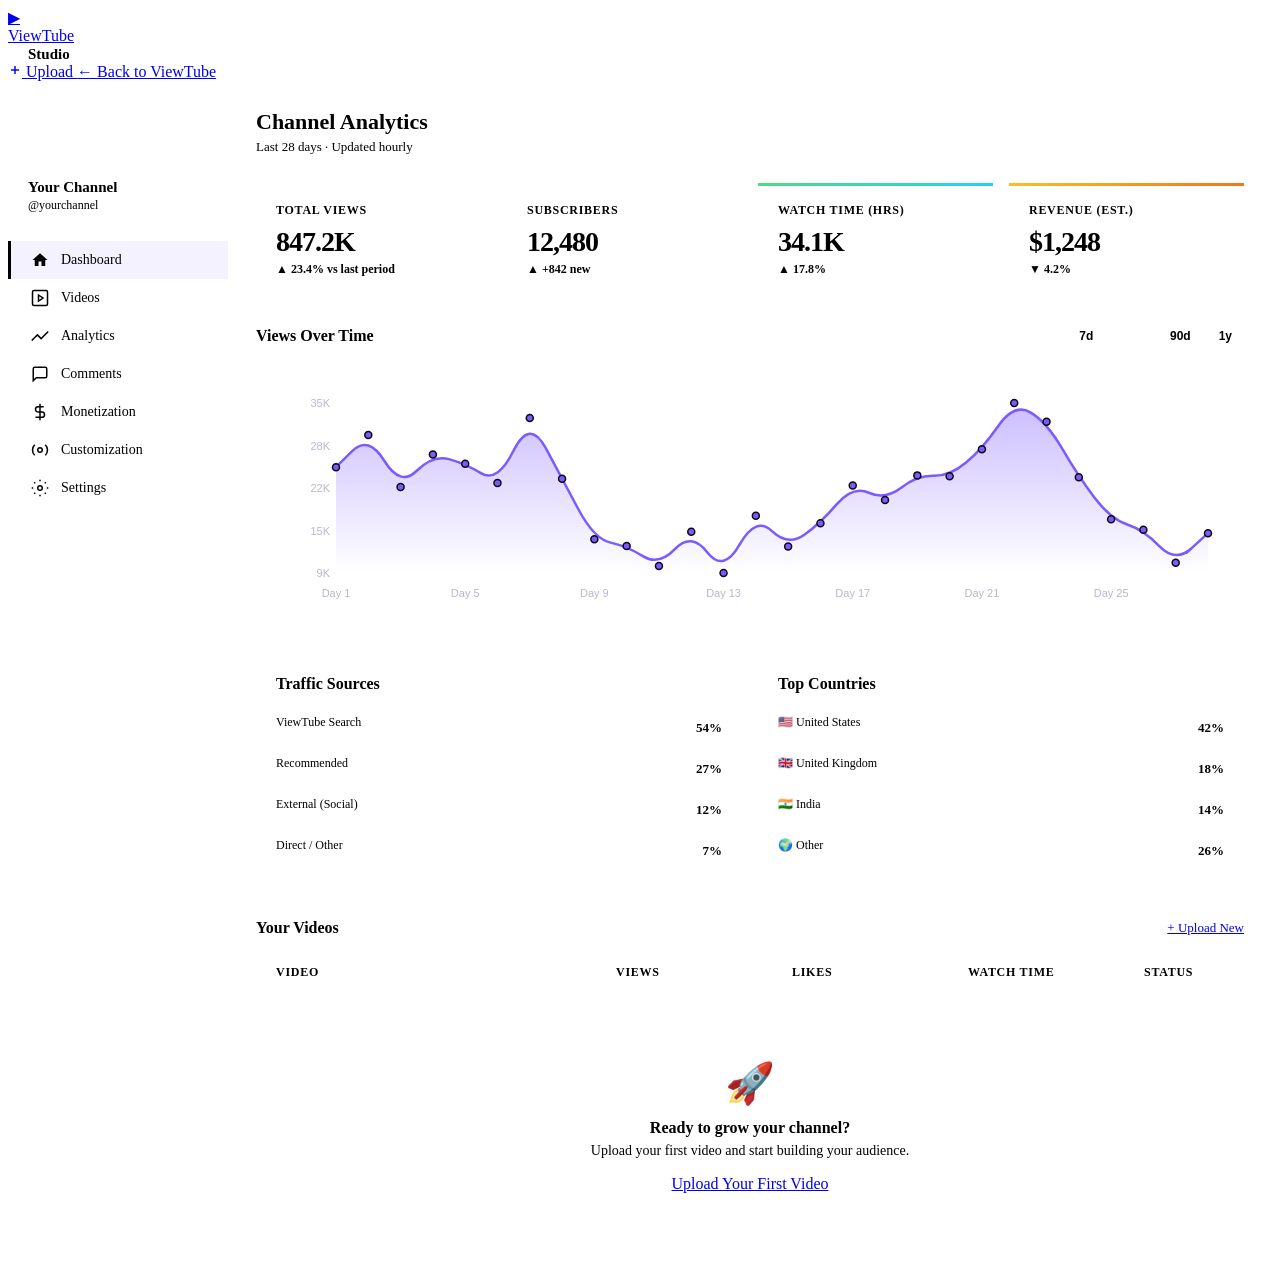
==== studio.html @ 1f261cf2 "Add files via upload" ====
<!DOCTYPE html>
<html lang="en">
<head>
  <meta charset="UTF-8">
  <meta name="viewport" content="width=device-width, initial-scale=1.0">
  <title>ViewTube Studio</title>
  <link rel="stylesheet" href="css/main.css">
  <style>
    .studio-layout {
      display: grid;
      grid-template-columns: 220px 1fr;
      min-height: calc(100vh - var(--header-height));
    }

    /* Studio Sidebar */
    .studio-sidebar {
      background: var(--bg-secondary);
      border-right: 1px solid var(--border-subtle);
      padding: 20px 0;
      position: sticky;
      top: var(--header-height);
      height: calc(100vh - var(--header-height));
      overflow-y: auto;
    }

    .studio-channel-info {
      padding: 16px 20px 20px;
      border-bottom: 1px solid var(--border-subtle);
      margin-bottom: 8px;
    }

    .studio-channel-avatar {
      width: 52px; height: 52px;
      border-radius: 50%;
      background: linear-gradient(135deg, var(--accent), var(--accent-2));
      display: flex; align-items: center; justify-content: center;
      font-size: 22px;
      font-weight: 800;
      color: white;
      margin-bottom: 10px;
    }

    .studio-channel-name { font-size: 15px; font-weight: 700; }
    .studio-channel-handle { font-size: 12px; color: var(--text-muted); margin-top: 2px; }

    .studio-nav-item {
      display: flex;
      align-items: center;
      gap: 12px;
      padding: 10px 20px;
      color: var(--text-secondary);
      font-size: 14px;
      font-weight: 500;
      cursor: pointer;
      transition: all var(--transition);
      text-decoration: none;
      border-left: 3px solid transparent;
    }
    .studio-nav-item:hover { color: var(--text-primary); background: var(--bg-hover); }
    .studio-nav-item.active { color: var(--accent); background: rgba(124,90,255,0.08); border-left-color: var(--accent); }

    /* Studio Content */
    .studio-content { padding: 28px; overflow-y: auto; }

    /* Stats Cards */
    .stats-grid {
      display: grid;
      grid-template-columns: repeat(4, 1fr);
      gap: 16px;
      margin-bottom: 28px;
    }

    .stat-card {
      background: var(--bg-card);
      border: 1px solid var(--border);
      border-radius: var(--radius);
      padding: 20px;
      position: relative;
      overflow: hidden;
      transition: border-color var(--transition);
    }
    .stat-card:hover { border-color: var(--accent); }
    .stat-card::before {
      content: '';
      position: absolute;
      top: 0; left: 0; right: 0;
      height: 3px;
    }
    .stat-card.views::before { background: linear-gradient(90deg, var(--accent), #5ab4ff); }
    .stat-card.subs::before { background: linear-gradient(90deg, var(--accent-2), #fbbf24); }
    .stat-card.likes::before { background: linear-gradient(90deg, #4ade80, #22d3ee); }
    .stat-card.revenue::before { background: linear-gradient(90deg, #fbbf24, #f97316); }

    .stat-label { font-size: 12px; color: var(--text-muted); text-transform: uppercase; letter-spacing: 0.06em; font-weight: 700; margin-bottom: 8px; }
    .stat-value { font-size: 28px; font-weight: 800; letter-spacing: -1px; margin-bottom: 4px; }
    .stat-change {
      font-size: 12px;
      font-weight: 700;
      display: flex;
      align-items: center;
      gap: 3px;
    }
    .stat-change.up { color: var(--success); }
    .stat-change.down { color: var(--danger); }

    /* Chart Area */
    .chart-section { margin-bottom: 28px; }
    .section-header {
      display: flex;
      align-items: center;
      justify-content: space-between;
      margin-bottom: 16px;
    }
    .section-title-sm { font-size: 16px; font-weight: 700; }

    .chart-timeframe {
      display: flex;
      gap: 4px;
    }
    .time-btn {
      padding: 4px 12px;
      border-radius: 6px;
      font-size: 12px;
      font-weight: 700;
      cursor: pointer;
      border: 1px solid var(--border);
      background: transparent;
      color: var(--text-muted);
      transition: all var(--transition);
      font-family: 'Outfit', sans-serif;
    }
    .time-btn:hover { border-color: var(--accent); color: var(--accent); }
    .time-btn.active { background: var(--accent); color: white; border-color: var(--accent); }

    /* SVG Chart */
    .chart-wrap {
      background: var(--bg-card);
      border: 1px solid var(--border);
      border-radius: var(--radius);
      padding: 20px;
    }

    .chart-svg { width: 100%; height: 200px; }

    .chart-tooltip {
      position: absolute;
      background: var(--bg-secondary);
      border: 1px solid var(--border);
      border-radius: var(--radius-sm);
      padding: 8px 12px;
      font-size: 12px;
      pointer-events: none;
      display: none;
      z-index: 100;
      box-shadow: var(--shadow);
    }

    /* Videos Table */
    .videos-table-wrap {
      background: var(--bg-card);
      border: 1px solid var(--border);
      border-radius: var(--radius);
      overflow: hidden;
    }

    .table-header {
      display: grid;
      grid-template-columns: 2fr 1fr 1fr 1fr 80px;
      gap: 12px;
      padding: 12px 20px;
      background: var(--bg-hover);
      border-bottom: 1px solid var(--border);
      font-size: 12px;
      font-weight: 700;
      text-transform: uppercase;
      letter-spacing: 0.06em;
      color: var(--text-muted);
    }

    .table-row {
      display: grid;
      grid-template-columns: 2fr 1fr 1fr 1fr 80px;
      gap: 12px;
      padding: 14px 20px;
      border-bottom: 1px solid var(--border-subtle);
      align-items: center;
      transition: background var(--transition);
      cursor: pointer;
    }
    .table-row:hover { background: var(--bg-hover); }
    .table-row:last-child { border-bottom: none; }

    .table-video {
      display: flex;
      align-items: center;
      gap: 10px;
      min-width: 0;
    }
    .table-thumb {
      width: 72px;
      aspect-ratio: 16/9;
      border-radius: 4px;
      overflow: hidden;
      flex-shrink: 0;
      background: var(--bg-hover);
    }
    .table-thumb img { width: 100%; height: 100%; object-fit: cover; }
    .table-vid-title {
      font-size: 13px;
      font-weight: 600;
      overflow: hidden;
      text-overflow: ellipsis;
      white-space: nowrap;
    }
    .table-vid-date { font-size: 11px; color: var(--text-muted); margin-top: 2px; }

    .table-val { font-size: 14px; font-weight: 600; }
    .table-sub { font-size: 11px; color: var(--text-muted); }

    .status-badge {
      display: inline-flex;
      align-items: center;
      padding: 3px 10px;
      border-radius: 10px;
      font-size: 11px;
      font-weight: 700;
    }
    .status-public { background: rgba(74,222,128,0.15); color: var(--success); }
    .status-private { background: rgba(248,113,113,0.15); color: var(--danger); }
    .status-draft { background: rgba(251,191,36,0.15); color: var(--warning); }

    /* Top Sources */
    .sources-grid {
      display: grid;
      grid-template-columns: 1fr 1fr;
      gap: 16px;
      margin-bottom: 28px;
    }

    .source-card {
      background: var(--bg-card);
      border: 1px solid var(--border);
      border-radius: var(--radius);
      padding: 20px;
    }

    .source-item {
      display: flex;
      align-items: center;
      gap: 10px;
      padding: 8px 0;
      border-bottom: 1px solid var(--border-subtle);
    }
    .source-item:last-child { border-bottom: none; }

    .source-bar-wrap { flex: 1; }
    .source-label { font-size: 12px; color: var(--text-secondary); margin-bottom: 4px; }
    .source-bar {
      height: 6px;
      background: var(--bg-hover);
      border-radius: 3px;
      overflow: hidden;
    }
    .source-bar-fill {
      height: 100%;
      background: linear-gradient(90deg, var(--accent), var(--accent-2));
      border-radius: 3px;
    }
    .source-pct { font-size: 13px; font-weight: 700; color: var(--accent); min-width: 40px; text-align: right; }

    @media (max-width: 1100px) {
      .stats-grid { grid-template-columns: repeat(2, 1fr); }
      .sources-grid { grid-template-columns: 1fr; }
    }

    @media (max-width: 768px) {
      .studio-layout { grid-template-columns: 1fr; }
      .studio-sidebar { display: none; }
      .stats-grid { grid-template-columns: repeat(2, 1fr); }
      .table-header, .table-row { grid-template-columns: 1fr 1fr 80px; }
      .table-header > *:nth-child(3), .table-row > *:nth-child(3),
      .table-header > *:nth-child(4), .table-row > *:nth-child(4) { display: none; }
    }
  </style>
</head>
<body>

<!-- Header -->
<header class="header">
  <a class="header-logo" href="index.html">
    <div class="logo-icon">▶</div>
    <span class="logo-text">View<span>Tube</span></span>
  </a>
  <div style="flex:1;padding:0 20px;">
    <span style="font-size:15px;font-weight:800;color:var(--text-secondary);">Studio</span>
  </div>
  <div class="header-actions">
    <a href="upload.html" class="btn btn-primary">
      <svg width="14" height="14" viewBox="0 0 24 24" fill="none" stroke="currentColor" stroke-width="2.5"><line x1="12" y1="5" x2="12" y2="19"/><line x1="5" y1="12" x2="19" y2="12"/></svg>
      Upload
    </a>
    <a href="index.html" class="btn btn-secondary">← Back to ViewTube</a>
  </div>
</header>

<div class="studio-layout" style="margin-top: var(--header-height);">
  <!-- Studio Sidebar -->
  <div class="studio-sidebar">
    <div class="studio-channel-info">
      <div class="studio-channel-avatar">V</div>
      <div class="studio-channel-name">Your Channel</div>
      <div class="studio-channel-handle">@yourchannel</div>
    </div>

    <a class="studio-nav-item active" href="studio.html">
      <svg width="18" height="18" viewBox="0 0 24 24" fill="currentColor"><path d="M10 20v-6h4v6h5v-8h3L12 3 2 12h3v8z"/></svg>
      Dashboard
    </a>
    <a class="studio-nav-item" href="#" onclick="showToast('Videos tab coming soon!','info');return false;">
      <svg width="18" height="18" viewBox="0 0 24 24" fill="none" stroke="currentColor" stroke-width="2"><rect x="2" y="2" width="20" height="20" rx="2"/><polygon points="10,8 16,12 10,16"/></svg>
      Videos
    </a>
    <a class="studio-nav-item" href="#" onclick="showToast('Analytics tab','info');return false;">
      <svg width="18" height="18" viewBox="0 0 24 24" fill="none" stroke="currentColor" stroke-width="2"><polyline points="23 6 13.5 15.5 8.5 10.5 1 18"/></svg>
      Analytics
    </a>
    <a class="studio-nav-item" href="#" onclick="showToast('Comments tab coming soon!','info');return false;">
      <svg width="18" height="18" viewBox="0 0 24 24" fill="none" stroke="currentColor" stroke-width="2"><path d="M21 15a2 2 0 0 1-2 2H7l-4 4V5a2 2 0 0 1 2-2h14a2 2 0 0 1 2 2z"/></svg>
      Comments
    </a>
    <a class="studio-nav-item" href="#" onclick="showToast('Monetization tab coming soon!','info');return false;">
      <svg width="18" height="18" viewBox="0 0 24 24" fill="none" stroke="currentColor" stroke-width="2"><line x1="12" y1="1" x2="12" y2="23"/><path d="M17 5H9.5a3.5 3.5 0 0 0 0 7h5a3.5 3.5 0 0 1 0 7H6"/></svg>
      Monetization
    </a>
    <a class="studio-nav-item" href="#" onclick="showToast('Customization tab coming soon!','info');return false;">
      <svg width="18" height="18" viewBox="0 0 24 24" fill="none" stroke="currentColor" stroke-width="2"><circle cx="12" cy="12" r="3"/><path d="M19.07 4.93a10 10 0 0 1 0 14.14"/><path d="M4.93 4.93a10 10 0 0 0 0 14.14"/></svg>
      Customization
    </a>
    <a class="studio-nav-item" href="#" onclick="showToast('Settings tab coming soon!','info');return false;">
      <svg width="18" height="18" viewBox="0 0 24 24" fill="none" stroke="currentColor" stroke-width="2"><circle cx="12" cy="12" r="3"/><path d="M12 1v2M12 21v2M4.22 4.22l1.42 1.42M18.36 18.36l1.42 1.42M1 12h2M21 12h2M4.22 19.78l1.42-1.42M18.36 5.64l1.42-1.42"/></svg>
      Settings
    </a>
  </div>

  <!-- Studio Content -->
  <div class="studio-content">
    <div style="margin-bottom:28px;">
      <div style="font-size:22px;font-weight:800;margin-bottom:4px;">Channel Analytics</div>
      <div style="color:var(--text-muted);font-size:13px;">Last 28 days · Updated hourly</div>
    </div>

    <!-- Stats Cards -->
    <div class="stats-grid">
      <div class="stat-card views">
        <div class="stat-label">Total Views</div>
        <div class="stat-value">847.2K</div>
        <div class="stat-change up">▲ 23.4% vs last period</div>
      </div>
      <div class="stat-card subs">
        <div class="stat-label">Subscribers</div>
        <div class="stat-value">12,480</div>
        <div class="stat-change up">▲ +842 new</div>
      </div>
      <div class="stat-card likes">
        <div class="stat-label">Watch Time (hrs)</div>
        <div class="stat-value">34.1K</div>
        <div class="stat-change up">▲ 17.8%</div>
      </div>
      <div class="stat-card revenue">
        <div class="stat-label">Revenue (est.)</div>
        <div class="stat-value">$1,248</div>
        <div class="stat-change down">▼ 4.2%</div>
      </div>
    </div>

    <!-- Views Chart -->
    <div class="chart-section">
      <div class="section-header">
        <div class="section-title-sm">Views Over Time</div>
        <div class="chart-timeframe">
          <button class="time-btn" onclick="setTimeframe(this,'7d')">7d</button>
          <button class="time-btn active" onclick="setTimeframe(this,'28d')">28d</button>
          <button class="time-btn" onclick="setTimeframe(this,'90d')">90d</button>
          <button class="time-btn" onclick="setTimeframe(this,'1y')">1y</button>
        </div>
      </div>
      <div class="chart-wrap" style="position:relative;">
        <canvas id="views-chart" style="width:100%;height:220px;"></canvas>
        <div class="chart-tooltip" id="chart-tooltip"></div>
      </div>
    </div>

    <!-- Traffic Sources + Geography -->
    <div class="sources-grid">
      <div class="source-card">
        <div class="section-title-sm" style="margin-bottom:14px;">Traffic Sources</div>
        <div class="source-item">
          <div class="source-bar-wrap">
            <div class="source-label">ViewTube Search</div>
            <div class="source-bar"><div class="source-bar-fill" style="width:54%"></div></div>
          </div>
          <div class="source-pct">54%</div>
        </div>
        <div class="source-item">
          <div class="source-bar-wrap">
            <div class="source-label">Recommended</div>
            <div class="source-bar"><div class="source-bar-fill" style="width:27%"></div></div>
          </div>
          <div class="source-pct">27%</div>
        </div>
        <div class="source-item">
          <div class="source-bar-wrap">
            <div class="source-label">External (Social)</div>
            <div class="source-bar"><div class="source-bar-fill" style="width:12%"></div></div>
          </div>
          <div class="source-pct">12%</div>
        </div>
        <div class="source-item">
          <div class="source-bar-wrap">
            <div class="source-label">Direct / Other</div>
            <div class="source-bar"><div class="source-bar-fill" style="width:7%"></div></div>
          </div>
          <div class="source-pct">7%</div>
        </div>
      </div>

      <div class="source-card">
        <div class="section-title-sm" style="margin-bottom:14px;">Top Countries</div>
        <div class="source-item">
          <div class="source-bar-wrap">
            <div class="source-label">🇺🇸 United States</div>
            <div class="source-bar"><div class="source-bar-fill" style="width:42%"></div></div>
          </div>
          <div class="source-pct">42%</div>
        </div>
        <div class="source-item">
          <div class="source-bar-wrap">
            <div class="source-label">🇬🇧 United Kingdom</div>
            <div class="source-bar"><div class="source-bar-fill" style="width:18%"></div></div>
          </div>
          <div class="source-pct">18%</div>
        </div>
        <div class="source-item">
          <div class="source-bar-wrap">
            <div class="source-label">🇮🇳 India</div>
            <div class="source-bar"><div class="source-bar-fill" style="width:14%"></div></div>
          </div>
          <div class="source-pct">14%</div>
        </div>
        <div class="source-item">
          <div class="source-bar-wrap">
            <div class="source-label">🌍 Other</div>
            <div class="source-bar"><div class="source-bar-fill" style="width:26%"></div></div>
          </div>
          <div class="source-pct">26%</div>
        </div>
      </div>
    </div>

    <!-- Videos Table -->
    <div class="section-header">
      <div class="section-title-sm">Your Videos</div>
      <a href="upload.html" class="btn btn-primary" style="font-size:13px;">+ Upload New</a>
    </div>

    <div class="videos-table-wrap">
      <div class="table-header">
        <span>Video</span>
        <span>Views</span>
        <span>Likes</span>
        <span>Watch Time</span>
        <span>Status</span>
      </div>
      <div id="videos-table"></div>
    </div>

    <!-- Empty state for new creators -->
    <div style="margin-top:28px;text-align:center;padding:40px;background:var(--bg-card);border:1px dashed var(--border);border-radius:var(--radius);">
      <div style="font-size:40px;margin-bottom:12px;">🚀</div>
      <div style="font-size:16px;font-weight:700;margin-bottom:6px;">Ready to grow your channel?</div>
      <div style="font-size:14px;color:var(--text-muted);margin-bottom:16px;">Upload your first video and start building your audience.</div>
      <a href="upload.html" class="btn btn-primary">Upload Your First Video</a>
    </div>
  </div>
</div>

<div class="toast" id="global-toast"></div>

<script src="js/viewtube.js"></script>
<script>
  // --- Chart ---
  function drawChart(period) {
    const canvas = document.getElementById('views-chart');
    const ctx = canvas.getContext('2d');
    const W = canvas.offsetWidth;
    const H = 220;
    canvas.width = W * devicePixelRatio;
    canvas.height = H * devicePixelRatio;
    ctx.scale(devicePixelRatio, devicePixelRatio);

    // Generate fake data
    const points = period === '7d' ? 7 : period === '28d' ? 28 : period === '90d' ? 30 : 12;
    const data = Array.from({length: points}, (_, i) => {
      const base = 20000 + Math.sin(i * 0.4) * 10000;
      return Math.max(5000, base + (Math.random() - 0.5) * 15000);
    });

    const max = Math.max(...data);
    const min = Math.min(...data);
    const pad = { top: 20, right: 16, bottom: 30, left: 60 };
    const cW = W - pad.left - pad.right;
    const cH = H - pad.top - pad.bottom;

    const xScale = i => pad.left + (i / (data.length - 1)) * cW;
    const yScale = v => pad.top + cH - ((v - min) / (max - min || 1)) * cH;

    ctx.clearRect(0, 0, W, H);

    // Grid lines
    ctx.strokeStyle = 'rgba(255,255,255,0.05)';
    ctx.lineWidth = 1;
    for (let i = 0; i <= 4; i++) {
      const y = pad.top + (cH / 4) * i;
      ctx.beginPath(); ctx.moveTo(pad.left, y); ctx.lineTo(W - pad.right, y); ctx.stroke();
      // Y labels
      const val = max - (max - min) * (i / 4);
      ctx.fillStyle = 'rgba(152,152,184,0.7)';
      ctx.font = '11px Outfit, sans-serif';
      ctx.textAlign = 'right';
      ctx.fillText(formatK(val), pad.left - 6, y + 4);
    }

    // Gradient fill
    const gradient = ctx.createLinearGradient(0, pad.top, 0, pad.top + cH);
    gradient.addColorStop(0, 'rgba(124,90,255,0.4)');
    gradient.addColorStop(1, 'rgba(124,90,255,0)');

    // Area
    ctx.beginPath();
    ctx.moveTo(xScale(0), yScale(data[0]));
    for (let i = 1; i < data.length; i++) {
      const xc = (xScale(i - 1) + xScale(i)) / 2;
      const yc = (yScale(data[i - 1]) + yScale(data[i])) / 2;
      ctx.quadraticCurveTo(xScale(i - 1), yScale(data[i - 1]), xc, yc);
    }
    ctx.quadraticCurveTo(xScale(data.length - 2), yScale(data[data.length - 2]), xScale(data.length - 1), yScale(data[data.length - 1]));
    ctx.lineTo(xScale(data.length - 1), pad.top + cH);
    ctx.lineTo(xScale(0), pad.top + cH);
    ctx.closePath();
    ctx.fillStyle = gradient;
    ctx.fill();

    // Line
    ctx.beginPath();
    ctx.moveTo(xScale(0), yScale(data[0]));
    for (let i = 1; i < data.length; i++) {
      const xc = (xScale(i - 1) + xScale(i)) / 2;
      const yc = (yScale(data[i - 1]) + yScale(data[i])) / 2;
      ctx.quadraticCurveTo(xScale(i - 1), yScale(data[i - 1]), xc, yc);
    }
    ctx.quadraticCurveTo(xScale(data.length - 2), yScale(data[data.length - 2]), xScale(data.length - 1), yScale(data[data.length - 1]));
    ctx.strokeStyle = '#7c5aff';
    ctx.lineWidth = 2.5;
    ctx.stroke();

    // Dots
    data.forEach((v, i) => {
      ctx.beginPath();
      ctx.arc(xScale(i), yScale(v), 3.5, 0, Math.PI * 2);
      ctx.fillStyle = '#7c5aff';
      ctx.fill();
      ctx.strokeStyle = '#0a0a0f';
      ctx.lineWidth = 1.5;
      ctx.stroke();
    });

    // X labels
    ctx.fillStyle = 'rgba(152,152,184,0.7)';
    ctx.font = '11px Outfit, sans-serif';
    ctx.textAlign = 'center';
    const step = Math.max(1, Math.floor(data.length / 6));
    for (let i = 0; i < data.length; i += step) {
      ctx.fillText(`Day ${i + 1}`, xScale(i), H - 6);
    }
  }

  function formatK(n) {
    if (n >= 1000) return (n / 1000).toFixed(0) + 'K';
    return Math.round(n);
  }

  function setTimeframe(btn, period) {
    document.querySelectorAll('.time-btn').forEach(b => b.classList.remove('active'));
    btn.classList.add('active');
    drawChart(period);
  }

  // --- Videos Table ---
  async function loadVideosTable() {
    const videos = await loadJSON('videos.json');
    const channels = await loadJSON('channels.json');
    const table = document.getElementById('videos-table');
    
    videos.slice(0, 5).forEach(v => {
      const row = document.createElement('div');
      row.className = 'table-row';
      row.innerHTML = `
        <div class="table-video">
          <div class="table-thumb"><img src="${v.thumbnail}" alt="" loading="lazy"></div>
          <div>
            <div class="table-vid-title">${escapeHTML(v.title)}</div>
            <div class="table-vid-date">${v.uploadedAgo}</div>
          </div>
        </div>
        <div>
          <div class="table-val">${formatViews(v.views)}</div>
          <div class="table-sub">views</div>
        </div>
        <div>
          <div class="table-val">${formatViews(v.likes)}</div>
          <div class="table-sub">likes</div>
        </div>
        <div>
          <div class="table-val">${Math.floor(v.views * 3.2 / 60000)}K hrs</div>
          <div class="table-sub">watch time</div>
        </div>
        <div>
          <span class="status-badge status-public">Public</span>
        </div>
      `;
      row.addEventListener('click', () => { window.location.href = `watch.html?v=${v.id}`; });
      table.appendChild(row);
    });
  }

  function init() {
    setTimeout(() => drawChart('28d'), 100);
    window.addEventListener('resize', () => {
      const activeBtn = document.querySelector('.time-btn.active');
      const period = activeBtn?.textContent.trim() || '28d';
      drawChart(period);
    });
    loadVideosTable();
  }

  init();
</script>
</body>
</html>
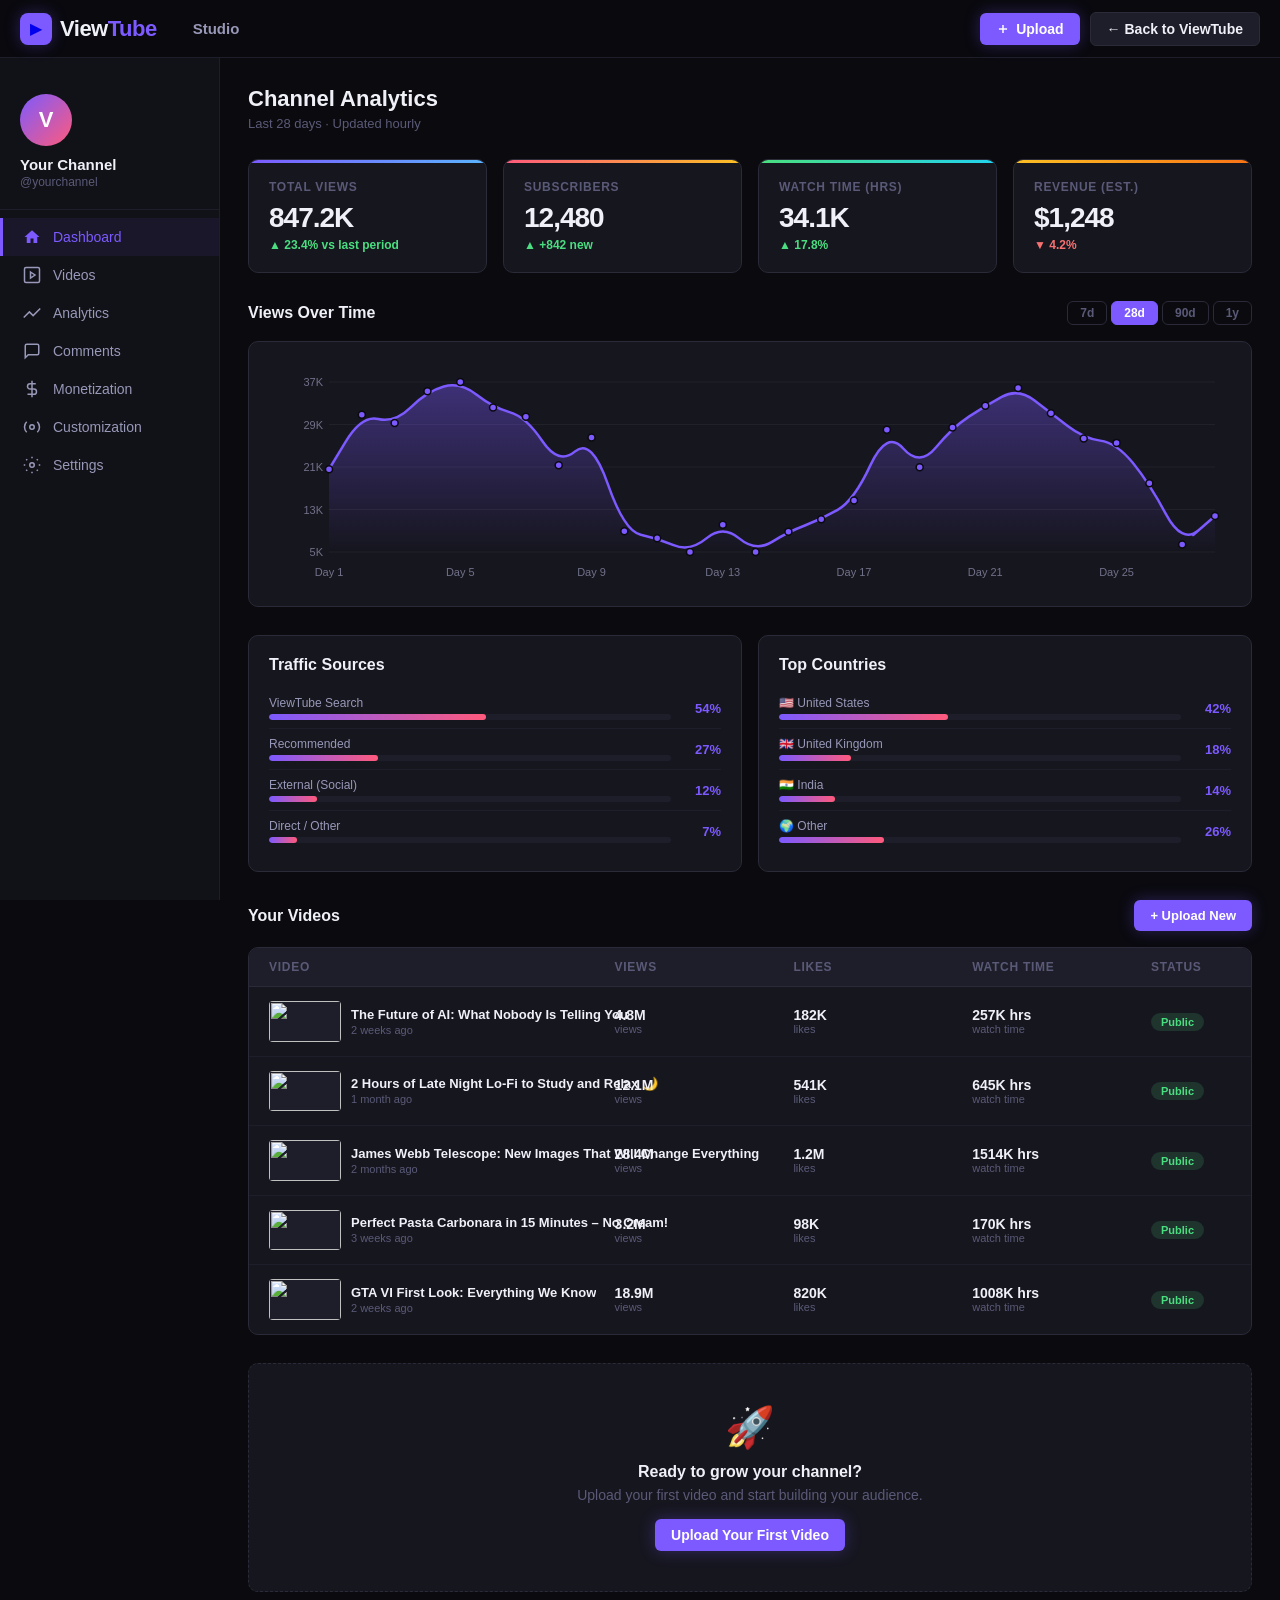
==== commit 77be81b7: "Update print statement from 'Hello' to 'Goodbye'" ====
--- a/studio.html
+++ b/studio.html
@@ -4,7 +4,6 @@
   <meta charset="UTF-8">
   <meta name="viewport" content="width=device-width, initial-scale=1.0">
   <title>ViewTube Studio</title>
-  <link rel="stylesheet" href="css/main.css">
   <style>
     .studio-layout {
       display: grid;
@@ -282,8 +281,651 @@
       .table-header > *:nth-child(4), .table-row > *:nth-child(4) { display: none; }
     }
   </style>
+<style>
+/* ViewTube - Shared Styles */
+@import url('https://fonts.googleapis.com/css2?family=Outfit:wght@300;400;500;600;700;800;900&family=JetBrains+Mono:wght@400;500&display=swap');
+
+:root {
+  --bg-primary: #0a0a0f;
+  --bg-secondary: #111118;
+  --bg-card: #16161f;
+  --bg-hover: #1e1e2a;
+  --bg-input: #1a1a24;
+  --border: #2a2a38;
+  --border-subtle: #1e1e2a;
+  --text-primary: #f0f0f8;
+  --text-secondary: #9898b8;
+  --text-muted: #5a5a78;
+  --accent: #7c5aff;
+  --accent-glow: rgba(124, 90, 255, 0.3);
+  --accent-hover: #9575ff;
+  --accent-2: #ff5a7c;
+  --accent-2-glow: rgba(255, 90, 124, 0.3);
+  --verified-blue: #5ab4ff;
+  --verified-gold: #ffd700;
+  --verified-black: #e0e0e0;
+  --success: #4ade80;
+  --warning: #fbbf24;
+  --danger: #f87171;
+  --sidebar-width: 240px;
+  --header-height: 58px;
+  --radius: 10px;
+  --radius-sm: 6px;
+  --radius-lg: 16px;
+  --shadow: 0 4px 24px rgba(0,0,0,0.4);
+  --shadow-glow: 0 0 30px rgba(124, 90, 255, 0.15);
+  --transition: 0.2s ease;
+}
+
+*, *::before, *::after { box-sizing: border-box; margin: 0; padding: 0; }
+
+html { scroll-behavior: smooth; }
+
+body {
+  font-family: 'Outfit', sans-serif;
+  background: var(--bg-primary);
+  color: var(--text-primary);
+  min-height: 100vh;
+  overflow-x: hidden;
+}
+
+/* Scrollbar */
+::-webkit-scrollbar { width: 6px; height: 6px; }
+::-webkit-scrollbar-track { background: transparent; }
+::-webkit-scrollbar-thumb { background: var(--border); border-radius: 3px; }
+::-webkit-scrollbar-thumb:hover { background: var(--accent); }
+
+/* Header */
+.header {
+  position: fixed;
+  top: 0; left: 0; right: 0;
+  height: var(--header-height);
+  background: rgba(10, 10, 15, 0.92);
+  backdrop-filter: blur(20px);
+  border-bottom: 1px solid var(--border-subtle);
+  display: flex;
+  align-items: center;
+  padding: 0 20px;
+  gap: 16px;
+  z-index: 1000;
+}
+
+.header-logo {
+  display: flex;
+  align-items: center;
+  gap: 8px;
+  text-decoration: none;
+  flex-shrink: 0;
+}
+
+.logo-icon {
+  width: 32px; height: 32px;
+  background: var(--accent);
+  border-radius: 8px;
+  display: flex; align-items: center; justify-content: center;
+  font-size: 16px;
+  box-shadow: 0 0 16px var(--accent-glow);
+}
+
+.logo-text {
+  font-size: 22px;
+  font-weight: 800;
+  letter-spacing: -0.5px;
+  color: var(--text-primary);
+}
+
+.logo-text span { color: var(--accent); }
+
+.header-search {
+  flex: 1;
+  max-width: 560px;
+  margin: 0 auto;
+  display: flex;
+  gap: 0;
+}
+
+.search-input-wrap {
+  flex: 1;
+  position: relative;
+}
+
+.search-input {
+  width: 100%;
+  height: 40px;
+  background: var(--bg-input);
+  border: 1px solid var(--border);
+  border-right: none;
+  border-radius: var(--radius) 0 0 var(--radius);
+  color: var(--text-primary);
+  font-family: 'Outfit', sans-serif;
+  font-size: 14px;
+  padding: 0 16px;
+  outline: none;
+  transition: border-color var(--transition);
+}
+
+.search-input:focus { border-color: var(--accent); }
+.search-input::placeholder { color: var(--text-muted); }
+
+.search-btn {
+  height: 40px;
+  padding: 0 18px;
+  background: var(--bg-hover);
+  border: 1px solid var(--border);
+  border-left: none;
+  border-radius: 0 var(--radius) var(--radius) 0;
+  color: var(--text-secondary);
+  cursor: pointer;
+  display: flex; align-items: center; justify-content: center;
+  transition: all var(--transition);
+}
+
+.search-btn:hover { background: var(--accent); color: white; border-color: var(--accent); }
+
+.header-actions {
+  display: flex;
+  align-items: center;
+  gap: 10px;
+  flex-shrink: 0;
+}
+
+.btn {
+  display: inline-flex;
+  align-items: center;
+  gap: 6px;
+  padding: 8px 16px;
+  border-radius: var(--radius-sm);
+  font-family: 'Outfit', sans-serif;
+  font-size: 14px;
+  font-weight: 600;
+  cursor: pointer;
+  text-decoration: none;
+  border: none;
+  transition: all var(--transition);
+  white-space: nowrap;
+}
+
+.btn-primary {
+  background: var(--accent);
+  color: white;
+  box-shadow: 0 0 16px var(--accent-glow);
+}
+.btn-primary:hover { background: var(--accent-hover); box-shadow: 0 0 24px var(--accent-glow); }
+
+.btn-secondary {
+  background: var(--bg-hover);
+  color: var(--text-primary);
+  border: 1px solid var(--border);
+}
+.btn-secondary:hover { border-color: var(--accent); color: var(--accent); }
+
+.btn-ghost {
+  background: transparent;
+  color: var(--text-secondary);
+  border: 1px solid transparent;
+}
+.btn-ghost:hover { background: var(--bg-hover); color: var(--text-primary); }
+
+.icon-btn {
+  width: 38px; height: 38px;
+  border-radius: var(--radius-sm);
+  background: transparent;
+  border: 1px solid transparent;
+  color: var(--text-secondary);
+  cursor: pointer;
+  display: flex; align-items: center; justify-content: center;
+  font-size: 18px;
+  transition: all var(--transition);
+}
+.icon-btn:hover { background: var(--bg-hover); color: var(--text-primary); }
+
+/* Sidebar */
+.sidebar {
+  position: fixed;
+  top: var(--header-height);
+  left: 0;
+  width: var(--sidebar-width);
+  height: calc(100vh - var(--header-height));
+  background: var(--bg-secondary);
+  border-right: 1px solid var(--border-subtle);
+  overflow-y: auto;
+  padding: 12px 0;
+  z-index: 100;
+  transition: transform 0.3s ease;
+}
+
+.sidebar.hidden { transform: translateX(-100%); }
+
+.sidebar-section { padding: 8px 0; }
+
+.sidebar-label {
+  font-size: 11px;
+  font-weight: 700;
+  letter-spacing: 0.08em;
+  text-transform: uppercase;
+  color: var(--text-muted);
+  padding: 6px 20px;
+  margin-top: 4px;
+}
+
+.sidebar-item {
+  display: flex;
+  align-items: center;
+  gap: 14px;
+  padding: 10px 20px;
+  color: var(--text-secondary);
+  text-decoration: none;
+  font-size: 14px;
+  font-weight: 500;
+  cursor: pointer;
+  transition: all var(--transition);
+  border-radius: 0;
+  position: relative;
+}
+
+.sidebar-item:hover { background: var(--bg-hover); color: var(--text-primary); }
+
+.sidebar-item.active {
+  background: rgba(124, 90, 255, 0.1);
+  color: var(--accent);
+}
+
+.sidebar-item.active::before {
+  content: '';
+  position: absolute;
+  left: 0; top: 4px; bottom: 4px;
+  width: 3px;
+  background: var(--accent);
+  border-radius: 0 2px 2px 0;
+}
+
+.sidebar-item svg, .sidebar-item .icon { width: 20px; height: 20px; flex-shrink: 0; }
+
+.sidebar-divider {
+  height: 1px;
+  background: var(--border-subtle);
+  margin: 8px 12px;
+}
+
+/* Main Content Area */
+.main {
+  margin-left: var(--sidebar-width);
+  margin-top: var(--header-height);
+  min-height: calc(100vh - var(--header-height));
+  padding: 24px;
+}
+
+/* Category Chips */
+.category-bar {
+  display: flex;
+  gap: 8px;
+  overflow-x: auto;
+  padding-bottom: 12px;
+  margin-bottom: 24px;
+  scrollbar-width: none;
+}
+.category-bar::-webkit-scrollbar { display: none; }
+
+.chip {
+  padding: 6px 16px;
+  border-radius: 20px;
+  font-size: 13px;
+  font-weight: 600;
+  cursor: pointer;
+  white-space: nowrap;
+  border: 1px solid var(--border);
+  background: var(--bg-card);
+  color: var(--text-secondary);
+  transition: all var(--transition);
+}
+
+.chip:hover { border-color: var(--accent); color: var(--accent); }
+.chip.active { background: var(--accent); color: white; border-color: var(--accent); box-shadow: 0 0 12px var(--accent-glow); }
+
+/* Video Grid */
+.video-grid {
+  display: grid;
+  grid-template-columns: repeat(auto-fill, minmax(280px, 1fr));
+  gap: 20px;
+}
+
+/* Video Card */
+.video-card {
+  cursor: pointer;
+  transition: transform var(--transition);
+}
+
+.video-card:hover { transform: translateY(-2px); }
+
+.video-thumb {
+  position: relative;
+  aspect-ratio: 16/9;
+  border-radius: var(--radius);
+  overflow: hidden;
+  background: var(--bg-card);
+}
+
+.video-thumb img {
+  width: 100%; height: 100%;
+  object-fit: cover;
+  display: block;
+  transition: transform 0.4s ease;
+}
+
+.video-card:hover .video-thumb img { transform: scale(1.04); }
+
+.video-duration {
+  position: absolute;
+  bottom: 8px; right: 8px;
+  background: rgba(0,0,0,0.85);
+  color: #fff;
+  font-size: 12px;
+  font-weight: 600;
+  font-family: 'JetBrains Mono', monospace;
+  padding: 2px 6px;
+  border-radius: 4px;
+}
+
+.video-play-overlay {
+  position: absolute;
+  inset: 0;
+  background: rgba(0,0,0,0);
+  display: flex; align-items: center; justify-content: center;
+  transition: background 0.3s ease;
+}
+
+.video-card:hover .video-play-overlay { background: rgba(0,0,0,0.3); }
+
+.play-btn-overlay {
+  width: 52px; height: 52px;
+  border-radius: 50%;
+  background: rgba(124,90,255,0.9);
+  display: flex; align-items: center; justify-content: center;
+  opacity: 0;
+  transform: scale(0.8);
+  transition: all 0.3s ease;
+  box-shadow: 0 0 24px var(--accent-glow);
+}
+
+.video-card:hover .play-btn-overlay { opacity: 1; transform: scale(1); }
+
+.video-info {
+  display: flex;
+  gap: 10px;
+  padding: 10px 4px 4px;
+}
+
+.channel-avatar {
+  width: 36px; height: 36px;
+  border-radius: 50%;
+  overflow: hidden;
+  flex-shrink: 0;
+  background: var(--bg-card);
+}
+
+.channel-avatar img { width: 100%; height: 100%; object-fit: cover; }
+
+.video-meta { flex: 1; min-width: 0; }
+
+.video-title {
+  font-size: 14px;
+  font-weight: 600;
+  line-height: 1.4;
+  color: var(--text-primary);
+  display: -webkit-box;
+  -webkit-line-clamp: 2;
+  -webkit-box-orient: vertical;
+  overflow: hidden;
+  margin-bottom: 4px;
+}
+
+.video-channel {
+  display: flex;
+  align-items: center;
+  gap: 4px;
+  font-size: 13px;
+  color: var(--text-secondary);
+  text-decoration: none;
+  width: fit-content;
+}
+
+.video-channel:hover { color: var(--text-primary); }
+
+.video-stats {
+  font-size: 12px;
+  color: var(--text-muted);
+  margin-top: 2px;
+}
+
+/* Verified Badges */
+.badge {
+  display: inline-flex;
+  align-items: center;
+  justify-content: center;
+  width: 16px; height: 16px;
+  border-radius: 50%;
+  font-size: 9px;
+  flex-shrink: 0;
+}
+
+.badge-verified { background: var(--verified-blue); color: #fff; }
+.badge-gold { background: var(--verified-gold); color: #000; }
+.badge-black { background: #111; color: var(--verified-black); border: 1px solid var(--verified-black); }
+
+.badge-lg { width: 20px; height: 20px; font-size: 11px; }
+
+/* Section Titles */
+.section-title {
+  font-size: 20px;
+  font-weight: 700;
+  margin-bottom: 20px;
+  display: flex;
+  align-items: center;
+  gap: 10px;
+}
+
+.section-title .accent { color: var(--accent); }
+
+/* Trending Rank Badge */
+.trending-rank {
+  display: inline-flex;
+  align-items: center;
+  justify-content: center;
+  width: 28px; height: 28px;
+  border-radius: 50%;
+  background: linear-gradient(135deg, var(--accent), var(--accent-2));
+  color: white;
+  font-size: 12px;
+  font-weight: 800;
+  flex-shrink: 0;
+}
+
+/* Toast Notification */
+.toast {
+  position: fixed;
+  bottom: 24px; right: 24px;
+  padding: 14px 20px;
+  background: var(--bg-card);
+  border: 1px solid var(--border);
+  border-radius: var(--radius);
+  color: var(--text-primary);
+  font-size: 14px;
+  z-index: 9999;
+  box-shadow: var(--shadow);
+  display: flex; align-items: center; gap: 10px;
+  opacity: 0;
+  transform: translateY(10px);
+  transition: all 0.3s ease;
+  pointer-events: none;
+}
+
+.toast.show { opacity: 1; transform: translateY(0); }
+.toast.success { border-color: var(--success); }
+.toast.error { border-color: var(--danger); }
+
+/* Empty State */
+.empty-state {
+  text-align: center;
+  padding: 60px 20px;
+  color: var(--text-muted);
+}
+
+.empty-state .icon { font-size: 48px; margin-bottom: 16px; }
+.empty-state h3 { font-size: 18px; color: var(--text-secondary); margin-bottom: 8px; }
+.empty-state p { font-size: 14px; }
+
+/* Responsive */
+@media (max-width: 768px) {
+  .sidebar { transform: translateX(-100%); }
+  .sidebar.mobile-open { transform: translateX(0); }
+  .main { margin-left: 0; padding: 16px; }
+  .header-search { max-width: 200px; }
+  .logo-text { display: none; }
+}
+
+</style>
 </head>
 <body>
+<script>
+
+const _VIDEOS_DATA = [{"id": "v001", "title": "The Future of AI: What Nobody Is Telling You", "channelId": "ch_001", "thumbnail": "https://picsum.photos/seed/v001/640/360", "duration": "18:42", "views": 4820000, "viewsFormatted": "4.8M views", "likes": 182000, "dislikes": 3200, "uploadDate": "2025-03-10", "uploadedAgo": "2 weeks ago", "description": "In this deep dive, we explore the latest breakthroughs in artificial intelligence and what they mean for humanity. From GPT to autonomous systems, nothing is off limits.", "tags": ["AI", "Technology", "Future", "Machine Learning"], "category": "Technology", "isTrending": true, "trendingRank": 1, "videoUrl": "", "comments": [{"id": "c001", "user": "Alex Rivera", "avatar": "https://api.dicebear.com/7.x/thumbs/svg?seed=alex", "text": "This is genuinely one of the best tech breakdowns I've seen this year. Mind blown! \ud83e\udd2f", "likes": 4821, "time": "1 week ago"}, {"id": "c002", "user": "Sarah Chen", "avatar": "https://api.dicebear.com/7.x/thumbs/svg?seed=sarah", "text": "The part about neural scaling laws was incredible. Did not expect that twist.", "likes": 2103, "time": "1 week ago"}, {"id": "c003", "user": "DevNerd99", "avatar": "https://api.dicebear.com/7.x/thumbs/svg?seed=devnerd", "text": "Came for the clickbait title, stayed for the actual quality content. Rare.", "likes": 987, "time": "5 days ago"}]}, {"id": "v002", "title": "2 Hours of Late Night Lo-Fi to Study and Relax \ud83c\udf19", "channelId": "ch_002", "thumbnail": "https://picsum.photos/seed/v002/640/360", "duration": "2:01:33", "views": 12100000, "viewsFormatted": "12.1M views", "likes": 541000, "dislikes": 4100, "uploadDate": "2025-02-20", "uploadedAgo": "1 month ago", "description": "The perfect lo-fi playlist for late night study sessions, coding, or just chilling. No ads, no interruptions.", "tags": ["lo-fi", "study", "music", "chill", "beats"], "category": "Music", "isTrending": true, "trendingRank": 2, "videoUrl": "", "comments": [{"id": "c004", "user": "NightOwl", "avatar": "https://api.dicebear.com/7.x/thumbs/svg?seed=nightowl", "text": "I've been using this playlist every night for 3 weeks straight. Pure perfection.", "likes": 8842, "time": "3 weeks ago"}, {"id": "c005", "user": "CodeMonk", "avatar": "https://api.dicebear.com/7.x/thumbs/svg?seed=codemonk", "text": "Wrote 600 lines of code listening to this. 10/10.", "likes": 3201, "time": "2 weeks ago"}]}, {"id": "v003", "title": "James Webb Telescope: New Images That Will Change Everything", "channelId": "ch_003", "thumbnail": "https://picsum.photos/seed/v003/640/360", "duration": "32:10", "views": 28400000, "viewsFormatted": "28.4M views", "likes": 1200000, "dislikes": 12000, "uploadDate": "2025-01-15", "uploadedAgo": "2 months ago", "description": "The James Webb Space Telescope continues to rewrite the textbooks. This video showcases the newest batch of images and what they reveal about the early universe.", "tags": ["NASA", "Space", "James Webb", "Universe", "Science"], "category": "Science", "isTrending": true, "trendingRank": 3, "videoUrl": "", "comments": [{"id": "c006", "user": "StarGazer", "avatar": "https://api.dicebear.com/7.x/thumbs/svg?seed=stargazer", "text": "Every single time NASA drops new JWST images I feel genuinely emotional. We're so small.", "likes": 22901, "time": "2 months ago"}, {"id": "c007", "user": "PhysicsGeek", "avatar": "https://api.dicebear.com/7.x/thumbs/svg?seed=physicsgeek", "text": "The galaxy cluster images at 14:22 broke my brain. Beautiful.", "likes": 9441, "time": "2 months ago"}]}, {"id": "v004", "title": "Perfect Pasta Carbonara in 15 Minutes \u2013 No Cream!", "channelId": "ch_004", "thumbnail": "https://picsum.photos/seed/v004/640/360", "duration": "15:08", "views": 3200000, "viewsFormatted": "3.2M views", "likes": 98000, "dislikes": 1800, "uploadDate": "2025-03-01", "uploadedAgo": "3 weeks ago", "description": "The authentic Roman carbonara recipe. No cream, no shortcuts \u2014 just eggs, guanciale, pecorino, and black pepper. Let me show you how.", "tags": ["cooking", "pasta", "italian", "recipe", "carbonara"], "category": "Food", "isTrending": true, "trendingRank": 4, "videoUrl": "", "comments": [{"id": "c008", "user": "FoodieFan", "avatar": "https://api.dicebear.com/7.x/thumbs/svg?seed=foodie", "text": "Made this last night. My Italian grandmother approved. HIGH praise!", "likes": 5512, "time": "2 weeks ago"}, {"id": "c009", "user": "PastaLover", "avatar": "https://api.dicebear.com/7.x/thumbs/svg?seed=pasta", "text": "Adding cream to carbonara should be illegal. Thank you for this video.", "likes": 8901, "time": "3 weeks ago"}]}, {"id": "v005", "title": "GTA VI First Look: Everything We Know", "channelId": "ch_005", "thumbnail": "https://picsum.photos/seed/v005/640/360", "duration": "24:55", "views": 18900000, "viewsFormatted": "18.9M views", "likes": 820000, "dislikes": 34000, "uploadDate": "2025-03-05", "uploadedAgo": "2 weeks ago", "description": "Every single detail, leak, and official confirmation about GTA VI compiled into the ultimate breakdown video.", "tags": ["GTA 6", "Gaming", "Rockstar", "PS5", "Xbox"], "category": "Gaming", "isTrending": true, "trendingRank": 5, "videoUrl": "", "comments": [{"id": "c010", "user": "GamerPro", "avatar": "https://api.dicebear.com/7.x/thumbs/svg?seed=gamer", "text": "Been waiting for this since 2013. Ready to quit my job on release day.", "likes": 43001, "time": "2 weeks ago"}, {"id": "c011", "user": "NoLifeGamer", "avatar": "https://api.dicebear.com/7.x/thumbs/svg?seed=nolife", "text": "The detail at 11:32 about the physics engine... that's next level.", "likes": 12330, "time": "1 week ago"}]}, {"id": "v006", "title": "10-Minute Morning Meditation for Focus", "channelId": "ch_006", "thumbnail": "https://picsum.photos/seed/v006/640/360", "duration": "10:00", "views": 890000, "viewsFormatted": "890K views", "likes": 42000, "dislikes": 500, "uploadDate": "2025-02-28", "uploadedAgo": "1 month ago", "description": "Start your day with clarity and intention. This 10-minute guided meditation will help you focus and find calm before the day begins.", "tags": ["meditation", "wellness", "mindfulness", "morning routine"], "category": "Wellness", "isTrending": false, "trendingRank": null, "videoUrl": "", "comments": [{"id": "c012", "user": "ZenMaster", "avatar": "https://api.dicebear.com/7.x/thumbs/svg?seed=zen", "text": "My morning routine isn't complete without this. 30-day streak!", "likes": 3401, "time": "3 weeks ago"}]}, {"id": "v007", "title": "Building a Full Stack App with Next.js 15 in One Video", "channelId": "ch_001", "thumbnail": "https://picsum.photos/seed/v007/640/360", "duration": "1:42:17", "views": 2300000, "viewsFormatted": "2.3M views", "likes": 112000, "dislikes": 2100, "uploadDate": "2025-03-08", "uploadedAgo": "2 weeks ago", "description": "A complete project from zero to deployment. We build a SaaS app with auth, database, payments and CI/CD.", "tags": ["Next.js", "React", "Coding", "Tutorial", "Web Dev"], "category": "Technology", "isTrending": false, "trendingRank": null, "videoUrl": "", "comments": [{"id": "c013", "user": "WebDevWill", "avatar": "https://api.dicebear.com/7.x/thumbs/svg?seed=will", "text": "This is literally the only tutorial you need for Next.js. Bookmark it.", "likes": 6723, "time": "1 week ago"}]}, {"id": "v008", "title": "Elden Ring: Shadow of the Erdtree \u2013 Final Boss Guide", "channelId": "ch_005", "thumbnail": "https://picsum.photos/seed/v008/640/360", "duration": "28:44", "views": 6700000, "viewsFormatted": "6.7M views", "likes": 310000, "dislikes": 8200, "uploadDate": "2025-02-14", "uploadedAgo": "5 weeks ago", "description": "The most complete guide to defeating the final boss of Shadow of the Erdtree. All phases, all strategies.", "tags": ["Elden Ring", "Gaming", "Boss Guide", "FromSoftware"], "category": "Gaming", "isTrending": false, "trendingRank": null, "videoUrl": "", "comments": [{"id": "c014", "user": "SoulsBorn", "avatar": "https://api.dicebear.com/7.x/thumbs/svg?seed=souls", "text": "Finally beat it thanks to this guide. Nearly threw my controller 12 times.", "likes": 14200, "time": "4 weeks ago"}]}];
+const _CHANNELS_DATA = [{"id": "ch_001", "name": "TechVision Pro", "handle": "@techvisionpro", "avatar": "https://api.dicebear.com/7.x/shapes/svg?seed=techvision&backgroundColor=0f172a", "banner": "", "subscribers": "4.2M", "subscriberCount": 4200000, "description": "The latest in tech, AI, and innovation.", "IsVerified": true, "IsGoldVerified": false, "IsBlackVerified": false}, {"id": "ch_002", "name": "Chill Beats Studio", "handle": "@chillbeatsstudio", "avatar": "https://api.dicebear.com/7.x/shapes/svg?seed=chillbeats&backgroundColor=1e1b4b", "banner": "", "subscribers": "12.8M", "subscriberCount": 12800000, "description": "Lo-fi, chill, and study beats 24/7.", "IsVerified": false, "IsGoldVerified": true, "IsBlackVerified": false}, {"id": "ch_003", "name": "NASA Official", "handle": "@nasaofficial", "avatar": "https://api.dicebear.com/7.x/shapes/svg?seed=nasa&backgroundColor=0c0a09", "banner": "", "subscribers": "98.3M", "subscriberCount": 98300000, "description": "Official NASA ViewTube channel. Explore the universe.", "IsVerified": false, "IsGoldVerified": false, "IsBlackVerified": true}, {"id": "ch_004", "name": "CookingWithAlex", "handle": "@cookingwithalex", "avatar": "https://api.dicebear.com/7.x/shapes/svg?seed=cookalex&backgroundColor=14532d", "banner": "", "subscribers": "2.1M", "subscriberCount": 2100000, "description": "Simple, delicious recipes for everyone.", "IsVerified": true, "IsGoldVerified": false, "IsBlackVerified": false}, {"id": "ch_005", "name": "GameZone X", "handle": "@gamezonex", "avatar": "https://api.dicebear.com/7.x/shapes/svg?seed=gamezonex&backgroundColor=3b0764", "banner": "", "subscribers": "8.7M", "subscriberCount": 8700000, "description": "Gaming news, reviews, and live streams.", "IsVerified": false, "IsGoldVerified": false, "IsBlackVerified": false}, {"id": "ch_006", "name": "MindfulMoments", "handle": "@mindfulmoments", "avatar": "https://api.dicebear.com/7.x/shapes/svg?seed=mindful&backgroundColor=164e63", "banner": "", "subscribers": "890K", "subscriberCount": 890000, "description": "Meditation, yoga and wellness journeys.", "IsVerified": false, "IsGoldVerified": false, "IsBlackVerified": false}];
+const _SHORTS_DATA = [{"id": "s001", "title": "AI draws itself in 10 seconds \ud83e\udd2f", "channelId": "ch_001", "thumbnail": "https://picsum.photos/seed/s001/400/711", "duration": "0:58", "views": 14200000, "viewsFormatted": "14.2M", "likes": 620000, "uploadedAgo": "3 days ago", "videoUrl": ""}, {"id": "s002", "title": "Carbonara in 60 seconds \ud83c\udf5d", "channelId": "ch_004", "thumbnail": "https://picsum.photos/seed/s002/400/711", "duration": "0:55", "views": 8900000, "viewsFormatted": "8.9M", "likes": 412000, "uploadedAgo": "1 week ago", "videoUrl": ""}, {"id": "s003", "title": "Webb telescope captures star being born \ud83c\udf1f", "channelId": "ch_003", "thumbnail": "https://picsum.photos/seed/s003/400/711", "duration": "0:59", "views": 32100000, "viewsFormatted": "32.1M", "likes": 1800000, "uploadedAgo": "5 days ago", "videoUrl": ""}, {"id": "s004", "title": "This game mechanic is insane \ud83c\udfae", "channelId": "ch_005", "thumbnail": "https://picsum.photos/seed/s004/400/711", "duration": "0:45", "views": 6200000, "viewsFormatted": "6.2M", "likes": 280000, "uploadedAgo": "2 days ago", "videoUrl": ""}, {"id": "s005", "title": "1 minute morning breathwork \ud83e\uddd8", "channelId": "ch_006", "thumbnail": "https://picsum.photos/seed/s005/400/711", "duration": "1:00", "views": 2100000, "viewsFormatted": "2.1M", "likes": 98000, "uploadedAgo": "4 days ago", "videoUrl": ""}, {"id": "s006", "title": "Lo-fi drop that hits different \ud83c\udfb5", "channelId": "ch_002", "thumbnail": "https://picsum.photos/seed/s006/400/711", "duration": "0:52", "views": 4800000, "viewsFormatted": "4.8M", "likes": 210000, "uploadedAgo": "6 days ago", "videoUrl": ""}];
+// Override loadJSON to use inline data
+async function loadJSON(path) {
+  if (path.includes('videos')) return JSON.parse(JSON.stringify(_VIDEOS_DATA));
+  if (path.includes('channels')) return JSON.parse(JSON.stringify(_CHANNELS_DATA));
+  if (path.includes('shorts')) return JSON.parse(JSON.stringify(_SHORTS_DATA));
+  return [];
+}
+
+// ViewTube - Shared Utilities
+
+// loadJSON: using inline data (see _VIDEOS_DATA etc above)
+
+// --- Verified Badge ---
+function getBadgeHTML(channel, size = '') {
+  const cls = `badge ${size}`;
+  if (channel.IsBlackVerified) {
+    return `<span class="${cls} badge-black" title="Official Creator">✓</span>`;
+  }
+  if (channel.IsGoldVerified) {
+    return `<span class="${cls} badge-gold" title="Gold Verified">★</span>`;
+  }
+  if (channel.IsVerified) {
+    return `<span class="${cls} badge-verified" title="Verified">✓</span>`;
+  }
+  return '';
+}
+
+// --- Format Numbers ---
+function formatViews(n) {
+  if (n >= 1e9) return (n / 1e9).toFixed(1).replace(/\.0$/, '') + 'B';
+  if (n >= 1e6) return (n / 1e6).toFixed(1).replace(/\.0$/, '') + 'M';
+  if (n >= 1e3) return (n / 1e3).toFixed(1).replace(/\.0$/, '') + 'K';
+  return n.toString();
+}
+
+// --- Video Card ---
+function buildVideoCard(video, channel) {
+  const card = document.createElement('div');
+  card.className = 'video-card';
+  card.innerHTML = `
+    <div class="video-thumb">
+      <img src="${video.thumbnail}" alt="${escapeHTML(video.title)}" loading="lazy">
+      <div class="video-play-overlay">
+        <div class="play-btn-overlay">
+          <svg width="20" height="20" viewBox="0 0 24 24" fill="white"><polygon points="5,3 19,12 5,21"/></svg>
+        </div>
+      </div>
+      <span class="video-duration">${video.duration}</span>
+    </div>
+    <div class="video-info">
+      <div class="channel-avatar">
+        <img src="${channel ? channel.avatar : ''}" alt="${channel ? channel.name : ''}" loading="lazy">
+      </div>
+      <div class="video-meta">
+        <div class="video-title">${escapeHTML(video.title)}</div>
+        <a class="video-channel" href="#">
+          ${channel ? escapeHTML(channel.name) : 'Unknown'}
+          ${channel ? getBadgeHTML(channel) : ''}
+        </a>
+        <div class="video-stats">${formatViews(video.views)} views &middot; ${video.uploadedAgo}</div>
+      </div>
+    </div>
+  `;
+  card.addEventListener('click', () => {
+    window.location.href = `watch.html?v=${video.id}`;
+  });
+  return card;
+}
+
+// --- Escape HTML ---
+function escapeHTML(str) {
+  const div = document.createElement('div');
+  div.appendChild(document.createTextNode(str || ''));
+  return div.innerHTML;
+}
+
+// --- Toast ---
+function showToast(msg, type = 'info') {
+  let toast = document.getElementById('global-toast');
+  if (!toast) {
+    toast = document.createElement('div');
+    toast.id = 'global-toast';
+    toast.className = 'toast';
+    document.body.appendChild(toast);
+  }
+  const icon = type === 'success' ? '✅' : type === 'error' ? '❌' : 'ℹ️';
+  toast.innerHTML = `<span>${icon}</span><span>${msg}</span>`;
+  toast.className = `toast ${type} show`;
+  clearTimeout(toast._timer);
+  toast._timer = setTimeout(() => { toast.classList.remove('show'); }, 3000);
+}
+
+// --- URL Params ---
+function getParam(name) {
+  return new URLSearchParams(window.location.search).get(name);
+}
+
+// --- Sidebar toggle ---
+function initSidebarToggle() {
+  const toggle = document.getElementById('sidebar-toggle');
+  const sidebar = document.querySelector('.sidebar');
+  if (toggle && sidebar) {
+    toggle.addEventListener('click', () => {
+      if (window.innerWidth <= 768) {
+        sidebar.classList.toggle('mobile-open');
+      } else {
+        sidebar.classList.toggle('hidden');
+        const main = document.querySelector('.main');
+        if (main) main.classList.toggle('no-sidebar');
+      }
+    });
+  }
+}
+
+// --- Active Sidebar Link ---
+function setActiveSidebarLink() {
+  const page = window.location.pathname.split('/').pop() || 'index.html';
+  document.querySelectorAll('.sidebar-item[data-page]').forEach(el => {
+    if (el.dataset.page === page) el.classList.add('active');
+  });
+}
+
+// --- Init Search ---
+function initSearch() {
+  const input = document.querySelector('.search-input');
+  const btn = document.querySelector('.search-btn');
+  const doSearch = () => {
+    const q = input?.value.trim();
+    if (q) showToast(`Searching for "${q}"…`, 'info');
+  };
+  btn?.addEventListener('click', doSearch);
+  input?.addEventListener('keydown', e => { if (e.key === 'Enter') doSearch(); });
+}
+
+</script>
 
 <!-- Header -->
 <header class="header">
@@ -485,8 +1127,6 @@
 </div>
 
 <div class="toast" id="global-toast"></div>
-
-<script src="js/viewtube.js"></script>
 <script>
   // --- Chart ---
   function drawChart(period) {
